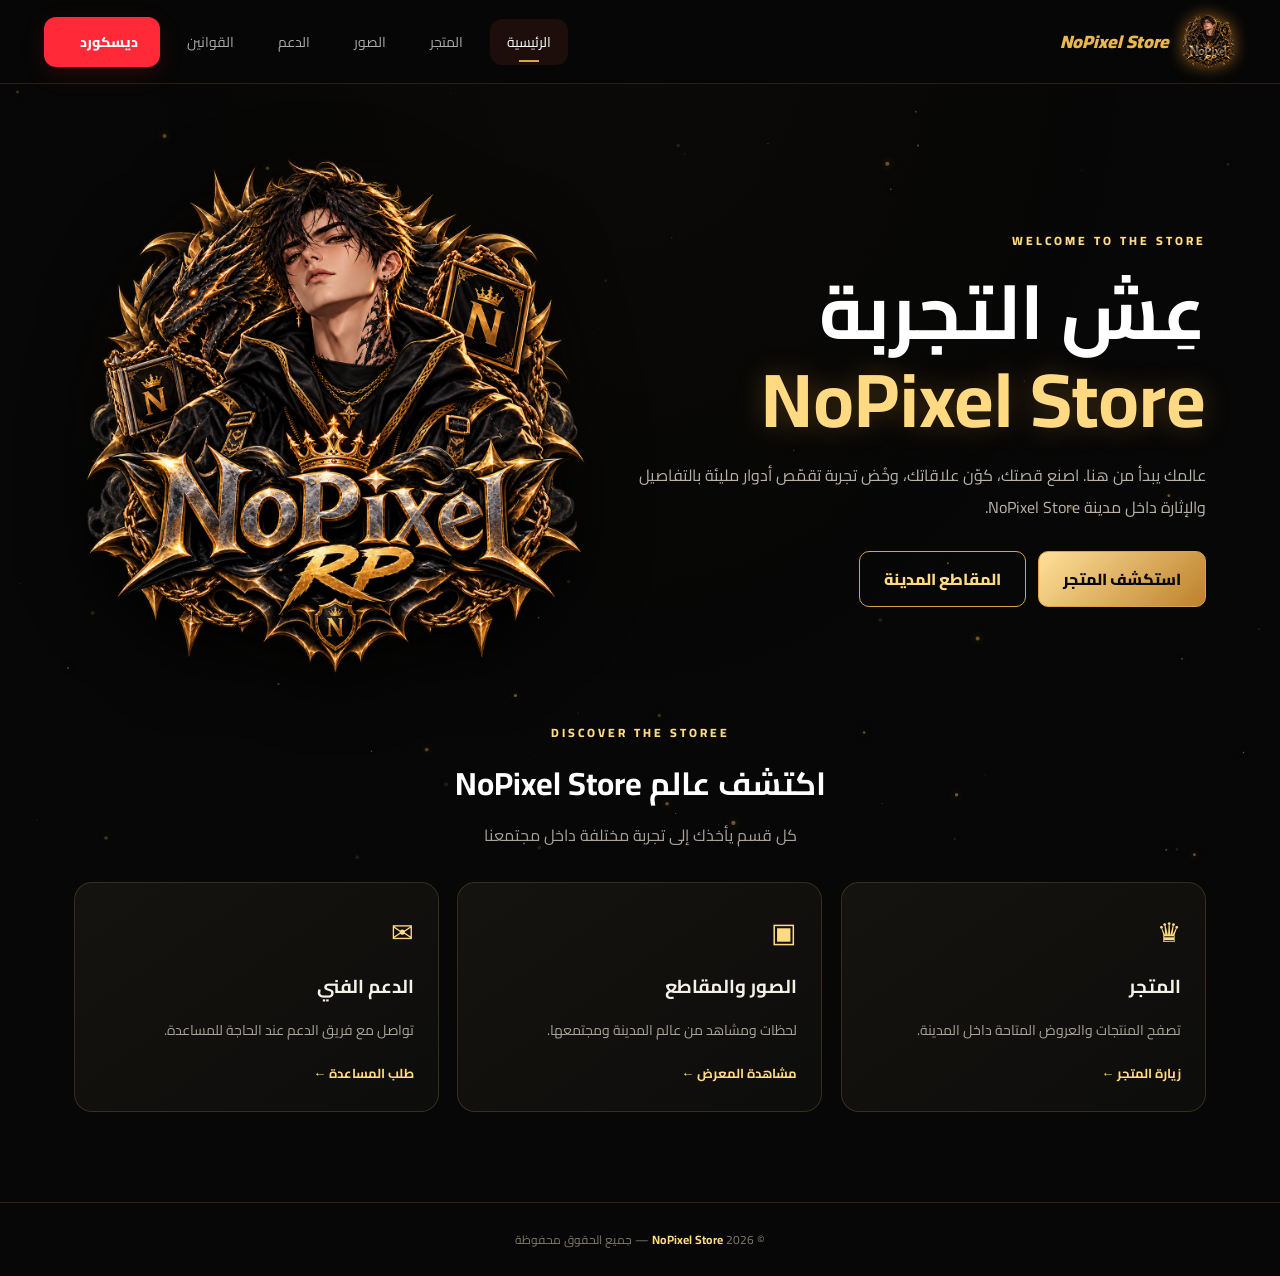
==== index.html @ 4d0c7b60 "Add files via upload" ====
<!doctype html><html lang="ar" dir="rtl"><head><meta charset="utf-8"><meta name="viewport" content="width=device-width,initial-scale=1"><meta name="theme-color" content="#070707"><title>الرئيسية | NoPixel Store</title><link rel="stylesheet" href="style.css"></head><body><canvas id="particles"></canvas><div class="loader"><img src="assets/logo.png" alt="NoPixel Store"><div class="loadline"></div></div><div class="site"><header><nav class="nav"><a class="brand" href="index.html"><img src="assets/logo.png" alt=""><span>NoPixel Store</span></a><div class="navlinks"><a href="index.html" class="active">الرئيسية</a><a href="store.html" class="">المتجر</a><a href="gallery.html" class="">الصور</a><a href="support.html" class="">الدعم</a><a href="rules.html" class="">القوانين</a><a class="discord" href="https://discord.gg/teXu4rFgZt" target="_blank" rel="noopener">ديسكورد　</a></div><button class="menu" aria-label="فتح القائمة">☰</button></nav></header><main><section class="hero"><div><div class="eyebrow">WELCOME TO THE STORE</div><h1>عِش التجربة<br><span>NoPixel Store</span></h1><p>عالمك يبدأ من هنا. اصنع قصتك، كوّن علاقاتك، وخُض تجربة تقمّص أدوار مليئة بالتفاصيل والإثارة داخل مدينة NoPixel Store.</p><div class="actions"><a class="btn" href="store.html">استكشف المتجر</a><a class="btn ghost" href="gallery.html"> المقاطع المدينة</a></div></div><div class="hero-art"><img src="assets/logo.png" alt="NoPixel Store Logo"></div></section><section><div class="section-head"><span class="eyebrow">DISCOVER THE STOREE</span><h2>اكتشف عالم NoPixel Store</h2><p>كل قسم يأخذك إلى تجربة مختلفة داخل مجتمعنا</p></div><div class="grid"><article class="tile"><div class="symbol">♛</div><h3>المتجر</h3><p>تصفح المنتجات والعروض المتاحة داخل المدينة.</p><a href="store.html">زيارة المتجر ←</a></article><article class="tile"><div class="symbol">▣</div><h3>الصور والمقاطع</h3><p>لحظات ومشاهد من عالم المدينة ومجتمعها.</p><a href="gallery.html">مشاهدة المعرض ←</a></article><article class="tile"><div class="symbol">✉</div><h3>الدعم الفني</h3><p>تواصل مع فريق الدعم عند الحاجة للمساعدة.</p><a href="support.html">طلب المساعدة ←</a></article></div></section></main><footer class="footer">© 2026 <strong>NoPixel Store</strong> — جميع الحقوق محفوظة</footer></div><script src="script.js"></script></body></html>
---- style.css ----
@import url('https://fonts.googleapis.com/css2?family=Cairo:wght@400;500;600;700;800;900&display=swap');
:root{--gold:#d9a441;--gold2:#ffda83;--black:#070707;--panel:#11100e;--muted:#aaa39a;--line:rgba(217,164,65,.2)}
*{box-sizing:border-box}html{scroll-behavior:smooth}body{margin:0;background:var(--black);color:#f6f1e8;font-family:'Cairo',Tahoma,sans-serif;min-height:100vh;overflow-x:hidden}
#particles{position:fixed;inset:0;width:100%;height:100%;pointer-events:none;z-index:0;opacity:.62}
.site{position:relative;z-index:1}.loader{position:fixed;inset:0;background:#050505;z-index:99;display:flex;align-items:center;justify-content:center;flex-direction:column;transition:opacity .5s,visibility .5s}.loader.hide{opacity:0;visibility:hidden}.loader img{width:120px;height:120px;object-fit:contain;filter:drop-shadow(0 0 22px #b9812b)}.loadline{width:150px;height:3px;background:#29231a;margin-top:18px;border-radius:9px;overflow:hidden}.loadline:after{content:"";display:block;height:100%;width:45%;background:var(--gold2);animation:load 1s ease-in-out infinite alternate}@keyframes load{to{transform:translateX(125px)}}
header{height:84px;border-bottom:1px solid rgba(217,164,65,.17);background:rgba(7,7,7,.91);backdrop-filter:blur(12px);position:sticky;top:0;z-index:20}.nav{max-width:1240px;height:100%;margin:auto;padding:0 24px;display:flex;align-items:center;justify-content:space-between;gap:20px}.brand{display:flex;align-items:center;gap:12px;text-decoration:none;color:#fff;font-weight:900;font-style:italic;font-size:18px;white-space:nowrap}.brand img{width:55px;height:55px;object-fit:contain;border-radius:13px;filter:drop-shadow(0 0 8px #8e5c1d)}.brand span{color:#e9b64f}.navlinks{display:flex;align-items:center;gap:10px}.navlinks a{color:#aaa;text-decoration:none;padding:10px 17px;border-radius:12px;font-size:14px;transition:.2s}.navlinks a:hover,.navlinks a.active{color:#fff;background:rgba(122,47,31,.2)}.navlinks a.active:after{content:"";display:block;width:20px;height:2px;background:var(--gold);margin:5px auto -7px}.discord{background:#ff2937;color:white!important;font-weight:800;padding:12px 22px!important;border-radius:12px!important;box-shadow:0 7px 25px #ff293722}.menu{display:none;background:none;border:1px solid var(--line);color:var(--gold2);font-size:24px;border-radius:9px;padding:4px 12px}
main{max-width:1180px;margin:auto;padding:54px 24px 90px}.hero{min-height:560px;display:grid;grid-template-columns:1.05fr .95fr;align-items:center;gap:32px}.eyebrow{color:var(--gold2);letter-spacing:3px;font-size:12px;font-weight:800}.hero h1{font-size:clamp(40px,6vw,76px);line-height:1.15;margin:16px 0;color:#fff}.hero h1 span{color:var(--gold2);text-shadow:0 0 28px #c78a2b55}.hero p{color:#b9b2a7;line-height:2;max-width:590px}.actions{display:flex;gap:12px;flex-wrap:wrap;margin-top:28px}.btn{display:inline-flex;align-items:center;justify-content:center;padding:12px 24px;border-radius:10px;text-decoration:none;font-weight:800;border:1px solid var(--gold);color:#090807;background:linear-gradient(135deg,#ffe09a,#bd812b);transition:.2s}.btn:hover{transform:translateY(-3px);filter:brightness(1.08)}.btn.ghost{background:transparent;color:var(--gold2)}.hero-art{display:flex;justify-content:center;position:relative}.hero-art:before{content:"";position:absolute;width:75%;height:75%;top:12%;border-radius:50%;background:#a56c1c22;filter:blur(55px)}.hero-art img{position:relative;width:min(100%,520px);max-height:570px;object-fit:contain;filter:drop-shadow(0 15px 35px #000)}
.section-head{text-align:center;margin:18px 0 32px}.section-head h2{font-size:32px;margin:7px 0;color:#fff}.section-head p{color:var(--muted);margin:0}.grid{display:grid;grid-template-columns:repeat(3,1fr);gap:18px}.tile,.panel{background:linear-gradient(145deg,#15130f,#0d0d0c);border:1px solid var(--line);border-radius:18px;padding:24px;transition:.25s}.tile:hover{transform:translateY(-5px);border-color:#d9a44188;box-shadow:0 15px 35px #0008}.tile .symbol{font-size:27px;color:var(--gold2)}.tile h3{margin:12px 0 5px}.tile p{color:var(--muted);line-height:1.8;font-size:14px}.tile a{color:var(--gold2);text-decoration:none;font-weight:700;font-size:13px}.media{height:185px;border-radius:13px;background:radial-gradient(circle at 50% 35%,#4b3217,#14110c 62%,#080808);display:flex;align-items:center;justify-content:center;position:relative;overflow:hidden;border:1px solid #8e632d55}.media img{width:120px;height:120px;object-fit:contain;opacity:.86}.play{position:absolute;width:48px;height:48px;border:1px solid #f2c66d;border-radius:50%;display:grid;place-items:center;color:#ffdc8d;background:#08080899}.tag{display:inline-block;color:var(--gold2);border:1px solid var(--line);border-radius:30px;padding:4px 11px;font-size:11px}.page-title{text-align:center;padding:25px 0 35px}.page-title h1{font-size:42px;margin:8px 0;color:var(--gold2)}.page-title p{color:var(--muted)}.rules{display:grid;gap:14px}.rule{display:flex;gap:16px;align-items:flex-start}.rule b{color:var(--gold2);font-size:20px}.rule p{margin:0;color:#c3bdb3;line-height:1.9}.support-box{text-align:center;max-width:720px;margin:0 auto}.support-box .symbol{font-size:50px}.footer{border-top:1px solid var(--line);padding:25px;text-align:center;color:#81796d;font-size:12px}.footer strong{color:var(--gold2)}.empty-note{color:#968d80;text-align:center;font-size:13px;margin-top:15px}
@media(max-width:800px){.hero{grid-template-columns:1fr;text-align:center;padding-top:20px}.hero p{margin:auto}.actions{justify-content:center}.hero-art img{max-height:420px}.grid{grid-template-columns:repeat(2,1fr)}.navlinks{display:none;position:absolute;top:83px;left:0;right:0;background:#090909;border-bottom:1px solid var(--line);padding:14px;flex-direction:column}.navlinks.open{display:flex}.navlinks a{width:100%;text-align:center}.menu{display:block}}
@media(max-width:520px){main{padding:35px 16px 65px}.grid{grid-template-columns:1fr}.brand{font-size:15px}.brand img{width:47px;height:47px}.page-title h1{font-size:34px}.hero h1{font-size:43px}}

/* Store products and payment methods */
.store-filters{display:flex;justify-content:center;gap:10px;flex-wrap:wrap;margin:0 0 28px}
.filter{cursor:pointer;border:1px solid var(--line);background:#11100e;color:#c8bda9;border-radius:30px;padding:9px 18px;font:inherit;font-size:13px;transition:.2s}
.filter:hover,.filter.active{background:linear-gradient(135deg,#ffe09a,#bd812b);color:#090807;border-color:var(--gold2);font-weight:800}
.products-grid{align-items:stretch}
.product-card{display:flex;flex-direction:column;align-items:flex-start}
.product-image{width:100%;height:190px;object-fit:cover;border-radius:12px;margin-bottom:16px;border:1px solid rgba(217,164,65,.35);background:#090807}
.product-card h3{margin:12px 0 4px}
.product-card p{min-height:48px}
.product-price{color:var(--gold2);font-size:18px;font-weight:900;margin:8px 0 16px}
.product-order{margin-top:auto;width:100%;font-size:13px}
.payments-section{margin-top:76px;padding-top:35px;border-top:1px solid var(--line)}
.payment-card h3{color:var(--gold2);margin-top:0}
.payment-card p{overflow-wrap:anywhere}


/* ===== Smooth browsing animations ===== */
@keyframes revealUp {
  from { opacity: 0; transform: translateY(28px); }
  to { opacity: 1; transform: translateY(0); }
}
.reveal-on-scroll {
  opacity: 0;
  transform: translateY(28px);
  transition: opacity .75s ease, transform .75s cubic-bezier(.2,.7,.2,1);
  will-change: opacity, transform;
}
.reveal-on-scroll.is-visible {
  opacity: 1;
  transform: translateY(0);
}
.navlinks a {
  position: relative;
  overflow: hidden;
}
.navlinks a:not(.discord)::before {
  content: "";
  position: absolute;
  bottom: 5px;
  right: 50%;
  width: 0;
  height: 2px;
  background: var(--gold2);
  transition: width .3s ease, right .3s ease;
}
.navlinks a:not(.discord):hover::before {
  width: 55%;
  right: 22.5%;
}
.discord, .btn {
  transition: transform .25s ease, box-shadow .25s ease, filter .25s ease;
}
.discord:hover {
  transform: translateY(-3px);
  box-shadow: 0 10px 28px #ff293755;
}
@media (prefers-reduced-motion: reduce) {
  *, *::before, *::after {
    scroll-behavior: auto !important;
    animation-duration: .01ms !important;
    animation-iteration-count: 1 !important;
    transition-duration: .01ms !important;
  }
  .reveal-on-scroll { opacity: 1; transform: none; }
}


/* ===== Always-on premium motion ===== */
:root { --motion-glow: rgba(217,164,65,.28); }
html { scroll-behavior: smooth; }
body::after {
  content:"";
  position:fixed;
  inset:0;
  pointer-events:none;
  z-index:0;
  opacity:.18;
  background:radial-gradient(ellipse at 50% 0%, rgba(217,164,65,.13), transparent 58%);
  animation:ambientGlow 8s ease-in-out infinite alternate;
}
@keyframes ambientGlow {
  0% { opacity:.10; transform:scale(1); }
  100% { opacity:.28; transform:scale(1.08); }
}
.brand img {
  animation:logoFloat 4s ease-in-out infinite, logoAura 3s ease-in-out infinite alternate;
}
@keyframes logoFloat {
  0%,100% { transform:translateY(0) rotate(0); }
  50% { transform:translateY(-5px) rotate(2deg); }
}
@keyframes logoAura {
  from { filter:drop-shadow(0 0 5px rgba(217,164,65,.35)); }
  to { filter:drop-shadow(0 0 17px rgba(255,218,131,.85)); }
}
.hero-art img {
  animation:heroHover 6s ease-in-out infinite;
}
@keyframes heroHover {
  0%,100% { transform:translateY(0) scale(1); }
  50% { transform:translateY(-13px) scale(1.025); }
}
.tile, .panel, .product-card, .payment-card {
  transition:transform .4s cubic-bezier(.2,.75,.25,1), border-color .4s ease, box-shadow .4s ease;
}
.tile:hover, .panel:hover, .product-card:hover, .payment-card:hover {
  transform:translateY(-7px);
  border-color:rgba(255,218,131,.58);
  box-shadow:0 18px 42px rgba(0,0,0,.28), 0 0 24px rgba(217,164,65,.09);
}
.btn, .discord, .navlinks a {
  transition:transform .28s ease, box-shadow .28s ease, color .28s ease, background .28s ease;
}
.btn:hover, .discord:hover { transform:translateY(-3px); }
.eyebrow { animation:eyebrowGlow 3.5s ease-in-out infinite alternate; }
@keyframes eyebrowGlow {
  from { text-shadow:0 0 0 rgba(255,218,131,0); }
  to { text-shadow:0 0 13px rgba(255,218,131,.55); }
}
/* Repeating reveal when sections enter the viewport */
.reveal-on-scroll {
  opacity:0;
  transform:translateY(24px);
  transition:opacity .75s ease, transform .75s cubic-bezier(.2,.7,.2,1);
}
.reveal-on-scroll.is-visible { opacity:1; transform:translateY(0); }

/* Disable ordinary text selection/copying across the site */
html, body, .site, .site * {
  -webkit-user-select:none !important;
  -moz-user-select:none !important;
  -ms-user-select:none !important;
  user-select:none !important;
  -webkit-touch-callout:none;
}
input, textarea, [contenteditable="true"], .allow-select {
  -webkit-user-select:text !important;
  -moz-user-select:text !important;
  -ms-user-select:text !important;
  user-select:text !important;
}
img { -webkit-user-drag:none; user-drag:none; }
@media (prefers-reduced-motion:reduce) {
  *, *::before, *::after {
    animation-duration:.01ms !important;
    animation-iteration-count:1 !important;
    transition-duration:.01ms !important;
    scroll-behavior:auto !important;
  }
  .reveal-on-scroll { opacity:1; transform:none; }
}
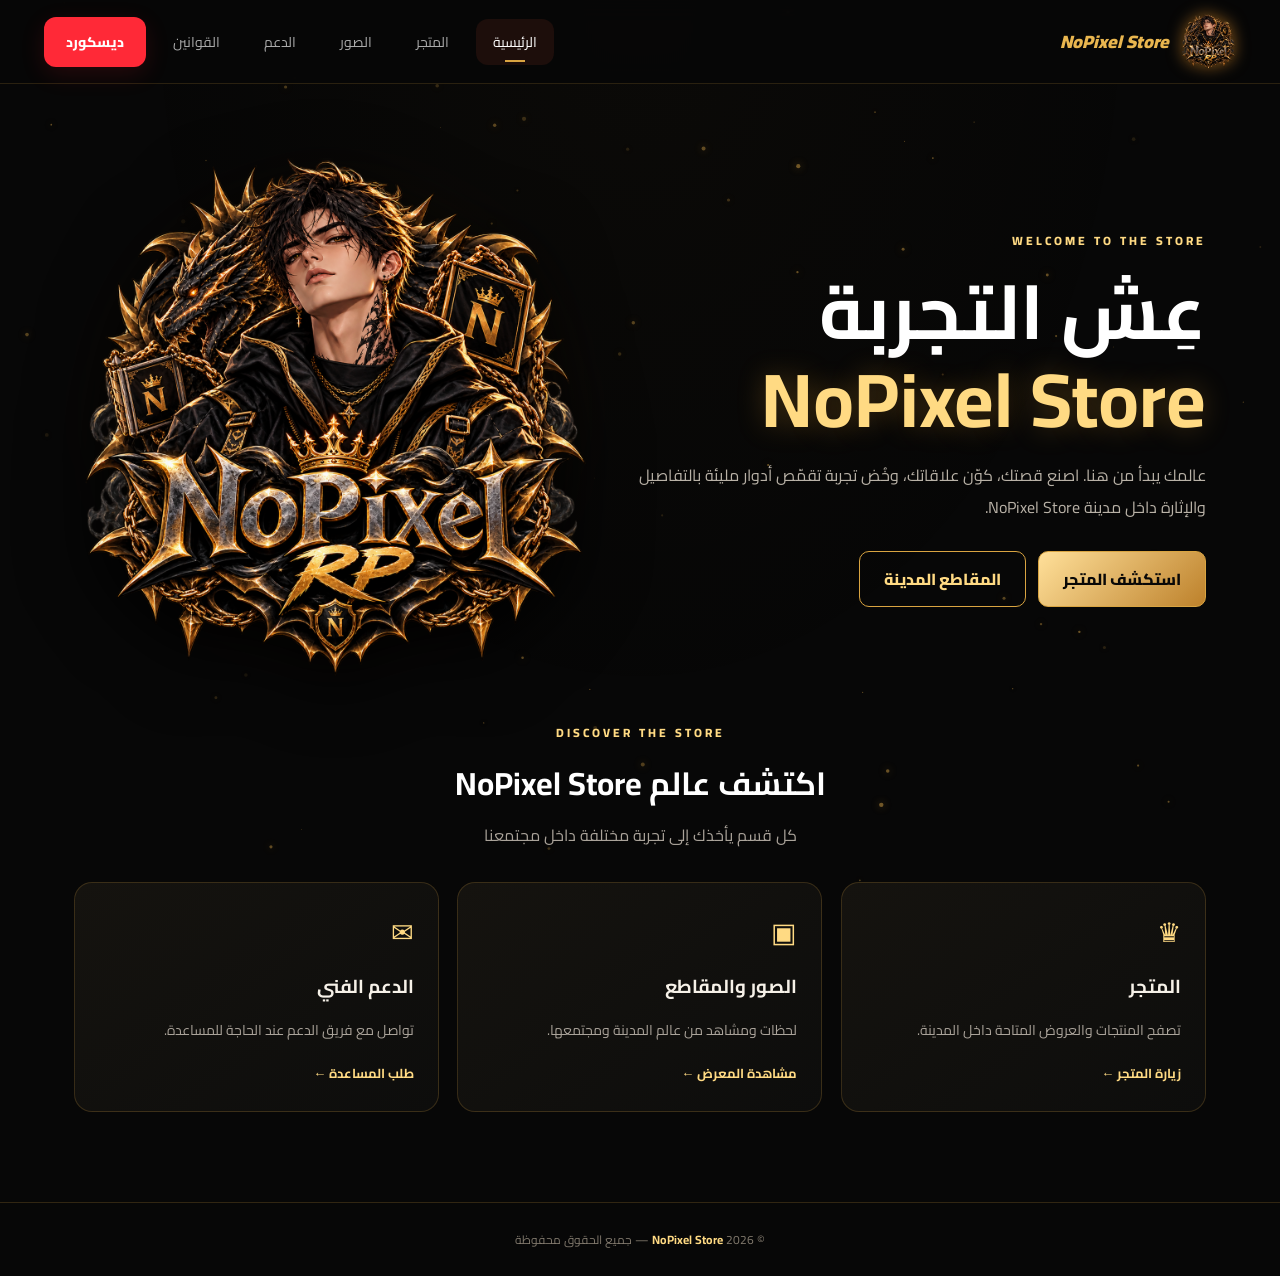
==== commit e13d599f: "Update index.html" ====
--- a/index.html
+++ b/index.html
@@ -1 +1,226 @@
-<!doctype html><html lang="ar" dir="rtl"><head><meta charset="utf-8"><meta name="viewport" content="width=device-width,initial-scale=1"><meta name="theme-color" content="#070707"><title>الرئيسية | NoPixel Store</title><link rel="stylesheet" href="style.css"></head><body><canvas id="particles"></canvas><div class="loader"><img src="assets/logo.png" alt="NoPixel Store"><div class="loadline"></div></div><div class="site"><header><nav class="nav"><a class="brand" href="index.html"><img src="assets/logo.png" alt=""><span>NoPixel Store</span></a><div class="navlinks"><a href="index.html" class="active">الرئيسية</a><a href="store.html" class="">المتجر</a><a href="gallery.html" class="">الصور</a><a href="support.html" class="">الدعم</a><a href="rules.html" class="">القوانين</a><a class="discord" href="https://discord.gg/teXu4rFgZt" target="_blank" rel="noopener">ديسكورد　</a></div><button class="menu" aria-label="فتح القائمة">☰</button></nav></header><main><section class="hero"><div><div class="eyebrow">WELCOME TO THE STORE</div><h1>عِش التجربة<br><span>NoPixel Store</span></h1><p>عالمك يبدأ من هنا. اصنع قصتك، كوّن علاقاتك، وخُض تجربة تقمّص أدوار مليئة بالتفاصيل والإثارة داخل مدينة NoPixel Store.</p><div class="actions"><a class="btn" href="store.html">استكشف المتجر</a><a class="btn ghost" href="gallery.html"> المقاطع المدينة</a></div></div><div class="hero-art"><img src="assets/logo.png" alt="NoPixel Store Logo"></div></section><section><div class="section-head"><span class="eyebrow">DISCOVER THE STOREE</span><h2>اكتشف عالم NoPixel Store</h2><p>كل قسم يأخذك إلى تجربة مختلفة داخل مجتمعنا</p></div><div class="grid"><article class="tile"><div class="symbol">♛</div><h3>المتجر</h3><p>تصفح المنتجات والعروض المتاحة داخل المدينة.</p><a href="store.html">زيارة المتجر ←</a></article><article class="tile"><div class="symbol">▣</div><h3>الصور والمقاطع</h3><p>لحظات ومشاهد من عالم المدينة ومجتمعها.</p><a href="gallery.html">مشاهدة المعرض ←</a></article><article class="tile"><div class="symbol">✉</div><h3>الدعم الفني</h3><p>تواصل مع فريق الدعم عند الحاجة للمساعدة.</p><a href="support.html">طلب المساعدة ←</a></article></div></section></main><footer class="footer">© 2026 <strong>NoPixel Store</strong> — جميع الحقوق محفوظة</footer></div><script src="script.js"></script></body></html>+
+<!DOCTYPE html>
+<html lang="ar" dir="rtl">
+
+<head>
+    <meta charset="UTF-8">
+    <meta name="viewport" content="width=device-width, initial-scale=1.0">
+    <meta name="theme-color" content="#070707">
+
+    <title>الرئيسية | NoPixel Store</title>
+
+    <!-- Website Favicon -->
+    <link rel="icon" type="image/png" href="assets/logo.png">
+    <link rel="apple-touch-icon" href="assets/logo.png">
+
+    <!-- CSS -->
+    <link rel="stylesheet" href="style.css">
+</head>
+
+<body>
+
+    <!-- Background Particles -->
+    <canvas id="particles"></canvas>
+
+    <!-- Loading Screen -->
+    <div class="loader">
+        <img src="assets/logo.png" alt="NoPixel Store">
+        <div class="loadline"></div>
+    </div>
+
+    <div class="site">
+
+        <!-- Header -->
+        <header>
+            <nav class="nav">
+
+                <a class="brand" href="index.html">
+                    <img src="assets/logo.png" alt="NoPixel Store">
+                    <span>NoPixel Store</span>
+                </a>
+
+                <!-- Navigation Links -->
+                <div class="navlinks">
+
+                    <a href="index.html" class="active">
+                        الرئيسية
+                    </a>
+
+                    <a href="store.html">
+                        المتجر
+                    </a>
+
+                    <a href="gallery.html">
+                        الصور
+                    </a>
+
+                    <a href="support.html">
+                        الدعم
+                    </a>
+
+                    <a href="rules.html">
+                        القوانين
+                    </a>
+
+                    <a
+                        class="discord"
+                        href="https://discord.gg/teXu4rFgZt"
+                        target="_blank"
+                        rel="noopener noreferrer"
+                    >
+                        ديسكورد
+                    </a>
+
+                </div>
+
+                <!-- Mobile Menu -->
+                <button class="menu" aria-label="فتح القائمة">
+                    ☰
+                </button>
+
+            </nav>
+        </header>
+
+        <!-- Main Content -->
+        <main>
+
+            <!-- Hero Section -->
+            <section class="hero">
+
+                <div>
+
+                    <div class="eyebrow">
+                        WELCOME TO THE STORE
+                    </div>
+
+                    <h1>
+                        عِش التجربة
+                        <br>
+                        <span>NoPixel Store</span>
+                    </h1>
+
+                    <p>
+                        عالمك يبدأ من هنا. اصنع قصتك، كوّن علاقاتك،
+                        وخُض تجربة تقمّص أدوار مليئة بالتفاصيل
+                        والإثارة داخل مدينة NoPixel Store.
+                    </p>
+
+                    <div class="actions">
+
+                        <a class="btn" href="store.html">
+                            استكشف المتجر
+                        </a>
+
+                        <a class="btn ghost" href="gallery.html">
+                            المقاطع المدينة
+                        </a>
+
+                    </div>
+
+                </div>
+
+                <!-- Hero Logo -->
+                <div class="hero-art">
+                    <img
+                        src="assets/logo.png"
+                        alt="NoPixel Store Logo"
+                    >
+                </div>
+
+            </section>
+
+            <!-- Discover Section -->
+            <section>
+
+                <div class="section-head">
+
+                    <span class="eyebrow">
+                        DISCOVER THE STORE
+                    </span>
+
+                    <h2>
+                        اكتشف عالم NoPixel Store
+                    </h2>
+
+                    <p>
+                        كل قسم يأخذك إلى تجربة مختلفة داخل مجتمعنا
+                    </p>
+
+                </div>
+
+                <!-- Cards -->
+                <div class="grid">
+
+                    <!-- Store -->
+                    <article class="tile">
+
+                        <div class="symbol">♛</div>
+
+                        <h3>المتجر</h3>
+
+                        <p>
+                            تصفح المنتجات والعروض المتاحة داخل المدينة.
+                        </p>
+
+                        <a href="store.html">
+                            زيارة المتجر ←
+                        </a>
+
+                    </article>
+
+                    <!-- Gallery -->
+                    <article class="tile">
+
+                        <div class="symbol">▣</div>
+
+                        <h3>الصور والمقاطع</h3>
+
+                        <p>
+                            لحظات ومشاهد من عالم المدينة ومجتمعها.
+                        </p>
+
+                        <a href="gallery.html">
+                            مشاهدة المعرض ←
+                        </a>
+
+                    </article>
+
+                    <!-- Support -->
+                    <article class="tile">
+
+                        <div class="symbol">✉</div>
+
+                        <h3>الدعم الفني</h3>
+
+                        <p>
+                            تواصل مع فريق الدعم عند الحاجة للمساعدة.
+                        </p>
+
+                        <a href="support.html">
+                            طلب المساعدة ←
+                        </a>
+
+                    </article>
+
+                </div>
+
+            </section>
+
+        </main>
+
+        <!-- Footer -->
+        <footer class="footer">
+
+            © 2026
+            <strong>NoPixel Store</strong>
+            — جميع الحقوق محفوظة
+
+        </footer>
+
+    </div>
+
+    <!-- JavaScript -->
+    <script src="script.js"></script>
+
+</body>
+</html>
